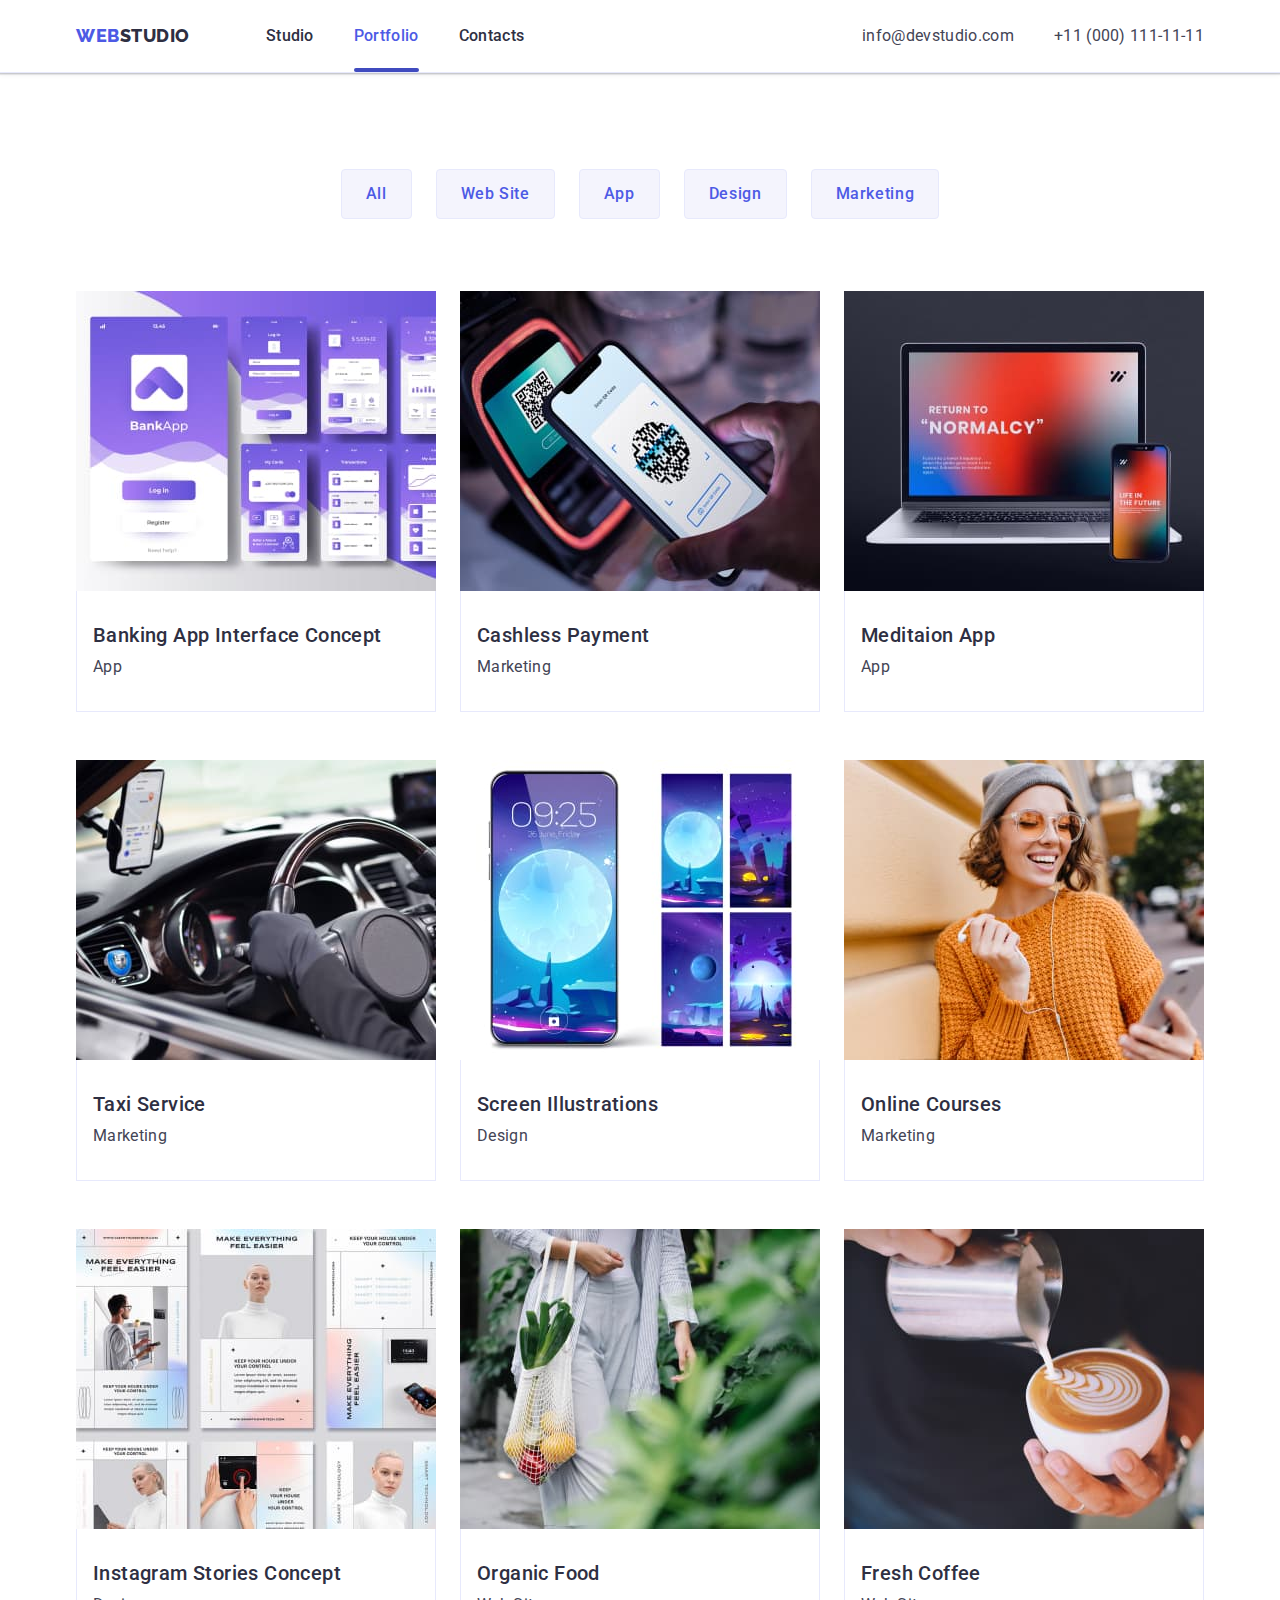
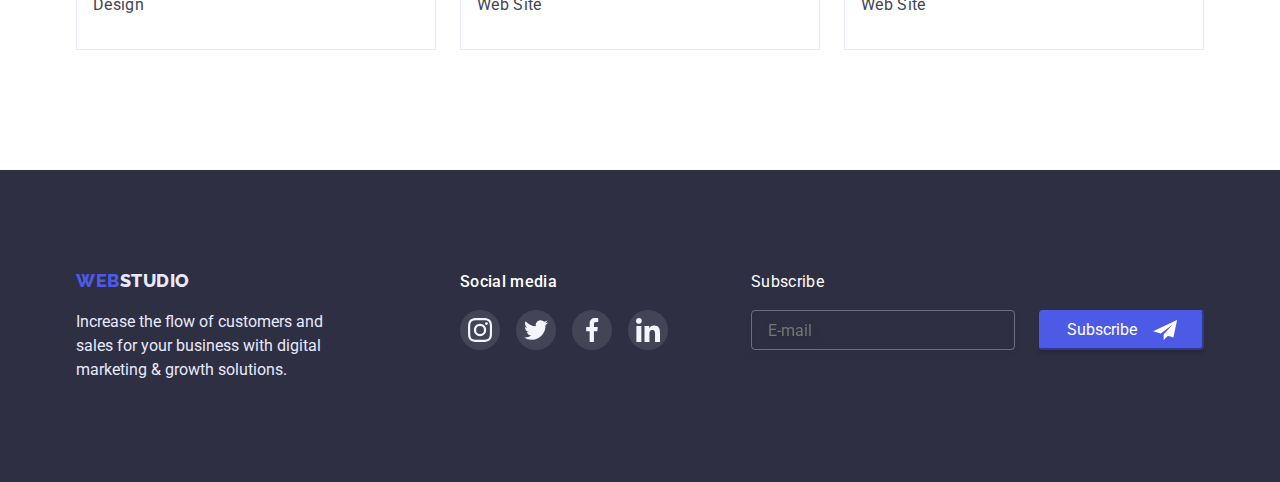
==== portfolio.html @ dd5f3793 "Initial commit" ====
<!DOCTYPE html>
<html lang="en">

<head>
    <meta charset="UTF-8">
    <meta http-equiv="X-UA-Compatible" content="IE=edge">
    <meta name="viewport" content="width=device-width, initial-scale=1.0">
    <link rel="preconnect" href="https://fonts.googleapis.com">
    <link rel="preconnect" href="https://fonts.gstatic.com" crossorigin>
    <title>WebStudio</title>
    <link
        href="https://fonts.googleapis.com/css2?family=Raleway:wght@800&family=Roboto:wght@400;500;700;900&display=swap"
        rel="stylesheet">
    <link rel="stylesheet" href="https://cdn.jsdelivr.net/npm/modern-normalize@1.1.0/modern-normalize.min.css">
    <link rel="stylesheet" href="./css/main.css">

</head>

<body>

    <!--header-->

    <header class="header-conteniner">

        <div class="conteiner page-header-conteiner">
            <nav class="page-nav">
                <a href="./index.html" class="logo"><span class="accent">Web</span>Studio</a>
                <ul class="site-nav list">
                    <li class="menu-item"> <a href="./index.html" class="nav-link link">Studio</a> </li>
                    <li class="menu-item"> <a href="./portfolio.html" class="current nav-link link">Portfolio</a></li>
                    <li class="menu-item"> <a href="" class="nav-link link">Contacts</a></li>
                </ul>
            </nav>

            <address class="adress">
                <ul class="contact list">
                    <li class="contact-email"><a href="mailto:info@devstudio.com"
                            class="address-link link">info@devstudio.com</a>
                    </li>
                    <li class="contact-number"><a href="tel:+110001111111" class="address-link link">+11 (000)
                            111-11-11</a>
                    </li>
                </ul>
            </address>
        </div>
    </header>

    <!-- /header-->

    <main>

        <!--main content-->

        <section class="section section-portfolio">
            <div class="conteiner">

                <h1 class="visually-hidden">portfolio</h1>

                <ul class="filtr-btn list">
                    <li><button type="button" class="btn  link">All</button></li>
                    <li><button type="button" class="btn  link">Web Site</button></li>
                    <li><button type="button" class="btn  link">App</button></li>
                    <li><button type="button" class="btn  link">Design</button></li>
                    <li><button type="button" class="btn  link">Marketing</button></li>
                </ul>

                <ul class="portfolio list">
                    <li class="portfolio-title">
                        <a href="" class="portfolio-link link">
                            <div class="portfolio-link-wrapper">
                                <img src="./images/imeges-portfolio/interface_Apps.jpg" alt="interface of apps"
                                    width="360">
                                <p class="overlay">14 Stylish and User-Friendly App Design Concepts · Task Manager App ·
                                    Calorie Tracker App · Exotic Fruit Ecommerce App · Cloud Storage App</p>
                            </div>
                            <div class="portfolio-title-wrap">
                                <h2 class="title">Banking App Interface Concept</h2>
                                <p class="paragraph">App</p>
                            </div>
                        </a>
                    </li>
                    <li class="portfolio-title">
                        <a href="" class="portfolio-link link">
                            <div class="portfolio-link-wrapper">
                                <img src="./images/imeges-portfolio/marketing.jpg" alt="smartphone" width="360">
                                <p class="overlay"></p>
                            </div>
                            <div class="portfolio-title-wrap">
                                <h2 class="title">Cashless Payment</h2>
                                <p class="paragraph">Marketing</p>
                            </div>
                        </a>
                    </li>
                    <li class="portfolio-title">
                        <a href="" class="portfolio-link link">
                            <div class="portfolio-link-wrapper">
                                <img src="./images/imeges-portfolio/meditaion-app.jpg" alt="laptop" width="360">
                                <p class="overlay"></p>
                            </div>
                            <div class="portfolio-title-wrap">
                                <h2 class="title">Meditaion App</h2>
                                <p class="paragraph">App</p>
                            </div>
                        </a>
                    </li>
                    <li class="portfolio-title">
                        <a href="" class="portfolio-link link">
                            <div class="portfolio-link-wrapper"><img src="./images/imeges-portfolio/car-interior.jpg"
                                    alt="car interior" width="360">
                                <p class="overlay"></p>
                            </div>
                            <div class="portfolio-title-wrap">
                                <h2 class="title">Taxi Service</h2>
                                <p class="paragraph">Marketing</p>
                            </div>
                        </a>
                    </li>
                    <li class="portfolio-title">
                        <a href="" class="portfolio-link link">
                            <div class="portfolio-link-wrapper">
                                <img src="./images/imeges-portfolio/scren-of-smartfone.jpg" alt="screne of smartfone"
                                    width="360">
                                <p class="overlay"></p>
                            </div>
                            <div class="portfolio-title-wrap">
                                <h2 class="title">Screen Illustrations</h2>
                                <p class="paragraph">Design</p>
                            </div>
                        </a>
                    </li>
                    <li class="portfolio-title">
                        <a href="" class="portfolio-link link">
                            <div class="portfolio-link-wrapper">
                                <img src="./images/imeges-portfolio/woman.jpg" alt="woman portret" width="360">
                                <p class="overlay"></p>
                            </div>
                            <div class="portfolio-title-wrap">
                                <h2 class="title">Online Courses</h2>
                                <p class="paragraph">Marketing</p>
                            </div>
                        </a>
                    </li>
                    <li class="portfolio-title">
                        <a href="" class="portfolio-link link">
                            <div class="portfolio-link-wrapper">
                                <img src="./images/imeges-portfolio/instagram-concept.jpg" alt="instagram content"
                                    width="360">
                                <p class="overlay"></p>
                            </div>
                            <div class="portfolio-title-wrap">
                                <h2 class="title">Instagram Stories Concept</h2>
                                <p class="paragraph">Design</p>
                            </div>
                        </a>
                    </li>
                    <li class="portfolio-title">
                        <a href="" class="portfolio-link link">
                            <div class="portfolio-link-wrapper">
                                <img src="./images/imeges-portfolio/fruits.jpg" alt="fruits" width="360">
                                <p class="overlay"></p>
                            </div>
                            <div class="portfolio-title-wrap">
                                <h2 class="title">Organic Food</h2>
                                <p class="paragraph">Web Site</p>
                            </div>
                        </a>
                    </li>
                    <li class="portfolio-title">
                        <a href="" class="portfolio-link link">
                            <div class="portfolio-link-wrapper">
                                <img src="./images/imeges-portfolio/cofe.jpg" alt="cofe" width="360">
                                <p class="overlay"></p>
                            </div>
                            <div class="portfolio-title-wrap">
                                <h2 class="title">Fresh Coffee</h2>
                                <p class="paragraph">Web Site</p>
                            </div>
                        </a>
                    </li>
                </ul>
            </div>
        </section>
        <!-- /main content-->

    </main>

    <!--footer-->

    <footer class="footer">
        <div class="conteiner">
            <div class="footer-position">
                <div class="footer-studio">

                    <a href="./index.html" class="footer-logo"><span class="accent">Web</span>Studio </a>
                    <p class="footer-description">Increase the flow of customers and sales for your business with
                        digital
                        marketing &
                        growth solutions.
                    </p>
                </div>


                <div class="footer-social-media">
                    <p class="footer-paragraph">Social media</p>
                    <ul class="footer-social-list list">
                        <li class="footer-social-list-item">
                            <a href="" class="footer-social-list-link">
                                <svg class="footer-social-list-icon" width="24" height="24">
                                    <use href="./images/icons.svg#icon-instagram-2"></use>
                                </svg>
                            </a>
                        </li>
                        <li class="footer-social-list-item">
                            <a href="" class="footer-social-list-link">
                                <svg class="footer-social-list-icon" width="24" height="24">
                                    <use href="./images/icons.svg#icon-twitter-1"></use>
                                </svg>
                            </a>
                        </li>
                        <li class="footer-social-list-item">
                            <a href="" class="footer-social-list-link">
                                <svg class="footer-social-list-icon" width="24" height="24">
                                    <use href="./images/icons.svg#icon-facebook-1"></use>
                                </svg>
                            </a>
                        </li>
                        <li class="footer-social-list-item">
                            <a href="" class="footer-social-list-link">
                                <svg class="footer-social-list-icon" width="24" height="24">
                                    <use href="./images/icons.svg#icon-linkedin-1"></use>
                                </svg>
                            </a>
                        </li>
                    </ul>
                </div>



                <form class="footer-modal-form">
                    <p class="footer-modal-form-title">Subscribe</p>


                    <span class="footer-modal-form-wrapper">
                        <label class="footer-modal-form-feald">
                            <input type="email" name="user_email" class="footer-modal-form-input" placeholder="E-mail"
                                required pattern="[^@\s]+@[^@\s]+\.[^@\s]+" title="Invalid email address">
                        </label>

                        <button type="submit" class="footer-modal-form-submit">Subscribe<svg
                                class="footer-modal-form-icon" width="24" height="20">
                                <use href="./images/icons.svg#icon-footer-send"></use>
                            </svg>
                        </button>


                    </span>

                </form>
            </div>
        </div>
    </footer>
    <!-- /footer-->
</body>

</html>
---- css/main.css ----
:root {
  --primary-text-color: #2e2f42;
  --title-text-color: #434455;
  --accent-color: #4d5ae5;
  --additional-color: #e7e9fc;
  --background-color: #2e2f42;
  --primary-white-color: #ffffff;
  --filtr-btn-color: #404bbf;
  --filtr-btn-text-color: #4d5ae5;
  --social-list-icon-color: #f4f4fd;
  --social-list-link-color: #31d0aa;
  --customers-border-color: #8e8f99;
  --svg-icon-color: #afb1b8;
  --background-color-modal: rgba(46, 47, 66, 0.4);

  --timing-function: 250ms cubic-bezier(0.4, 0, 0.2, 1);
}

h1,
h2,
h3,
h4,
h5 {
  margin-top: 0;
  margin-bottom: 0;
}

p,
ul {
  margin-top: 0;
  margin-bottom: 0;
  padding-left: 0;
}

img {
  display: block;
  max-width: 100%;
  height: auto;
}

button {
  cursor: pointer;
}

body {
  background-color: var(--primary-white-color);
  color: var(--title-text-color);

  font-family: Roboto, sans-serif;
  font-size: 16px;
  line-height: 1.5;
}

/*header*/

.conteiner {
  width: 1158px;
  margin-left: auto;
  margin-right: auto;
  padding: 0 15px;
}

.nav-link {
  padding-top: 24px;
  padding-bottom: 24px;
  display: block;
  position: relative;
  color: var(--primary-text-color);
}

.current.nav-link::after {
  content: "";
  position: absolute;
  left: 0;
  bottom: 0;
  display: block;
  width: 100%;
  height: 4px;
  border-radius: 2px;
  color: var(--accent-color);
  background-color: var(--filtr-btn-color);
  transition: background-color var(--timing-function);
}

.current.nav-link {
  color: var(--accent-color);
}

.address-link {
  padding-top: 24px;
  padding-bottom: 24px;
  display: block;
  position: relative;
}

.header-conteniner {
  border-bottom: 1px solid #e7e9fc;
  box-shadow: 0px 2px 1px rgba(46, 47, 66, 0.08),
    0px 1px 1px rgba(46, 47, 66, 0.16), 0px 1px 6px rgba(46, 47, 66, 0.08);
}

.page-header-conteiner {
  display: flex;
  align-items: center;
}
.page-nav {
  display: flex;
  align-items: center;
}

/*logo*/

.accent {
  color: var(--accent-color);
}

.logo {
  margin-right: 76px;
  color: var(--primary-text-color);
  font-family: Raleway, sans-serif;

  font-weight: 800;
  font-size: 18px;
  line-height: 1.33;
  letter-spacing: 0.03em;
  text-decoration: none;
  text-transform: uppercase;
  transition: color var(--timing-function);
}

.menu-item:not(:last-child) {
  margin-right: 40px;
}

.logo:hover,
.logo:focus {
  color: var(--accent-color);
}

/* site-nav */

.site-nav {
  display: flex;
  align-items: center;
}
.adress {
  margin-left: auto;
}

.contact {
  margin-left: auto;
  display: flex;
  align-items: center;
}

.contact-email {
  margin-left: auto;
  margin-right: 40px;
}

.list {
  list-style: none;
}

.nav {
  text-decoration: none;
}

.site-nav .link {
  font-weight: 500;
  font-size: 16px;
  line-height: 1.5;
  letter-spacing: 0.02em;
  text-decoration: none;
  transition: color var(--timing-function);
}

.site-nav .link:hover,
.site-nav .link:focus {
  color: var(--accent-color);
}

.adress {
  font-style: normal;
}

.contact .link {
  color: var(--title-text-color);

  font-size: 16px;
  line-height: 1.5;
  letter-spacing: 0.02em;
  text-decoration: none;
  transition: color var(--timing-function);
}

.contact .link:hover,
.contact .link:focus {
  color: var(--accent-color);
}

/*hero*/

/*.hero-conteiner {
  display: flex;
  flex-wrap: wrap;
  padding-left: auto;
  padding-right: auto;
}*/

.hero {
  width: 1440px;
  margin: 0 auto;
  background-position: center;
  background-repeat: no-repeat;
  padding-top: 188px;
  padding-bottom: 188px;
  background-color: var(--background-color);
  background-image: linear-gradient(
      rgba(46, 47, 66, 0.7),
      rgba(46, 47, 66, 0.7)
    ),
    url(../images/hero-img.jpg);
  background-size: cover;
  background-color: #2e2f42b2;
}

.hero-title {
  margin-left: auto;
  margin-right: auto;
  margin-bottom: 48px;
  color: var(--primary-white-color);
  width: 496px;
  font-size: 56px;
  line-height: 1.08;
  letter-spacing: 0.02em;
  text-align: center;
  text-transform: capitalize;
}

.hero-btn {
  display: block;
  margin: 0 auto;
  border-radius: 4px;
  padding: 16px 32px;

  color: var(--primary-white-color);
  background-color: #4d5ae5;

  font-weight: 500;
  font-size: 16px;
  line-height: 1.5;
  letter-spacing: 0.04em;
  font-family: inherit;
  border: none;
  transition: color 250ms cubic-bezier(0.4, 0, 0.2, 1),
    background-color 250ms cubic-bezier(0.4, 0, 0.2, 1);
}

.hero-btn:hover,
.hero-btn:focus {
  background-color: var(--filtr-btn-color);
}

/*features*/

.features-list-link {
  display: flex;
  justify-content: center;
  align-items: center;
  width: 264px;
  height: 112px;
  border-radius: 4px;
  margin-bottom: 8px;
  background-color: var(--social-list-icon-color);
}

.feature-list {
  display: flex;
  gap: 24px;
}

.title {
  margin-bottom: 8px;
}

.feature-list .paragraph {
  font-size: 16px;
  line-height: 1.5;
  letter-spacing: 0.02em;
}

/* .feature-list-card {
  flex-basis: calc((100%-72px) / 4);
} */

.sections-features {
  padding-top: 120px;
  padding-bottom: 120px;
}

.section .title,
.team .title {
  color: var(--primary-text-color);
  font-weight: 500;
  font-size: 20px;
  line-height: 1.2;
  letter-spacing: 0.02em;
}

/*exemples*/

.exemples-list {
  display: flex;
  flex-wrap: wrap;
  gap: 24px;
}
/* .exemples-card:not(:nth-child(3n)) {
  margin-right: 24px;
} */

.exemples-card {
  width: 360px;
}

.section-exemples {
  padding-bottom: 120px;
}

/*team*/

.team {
  display: flex;
  flex-wrap: wrap;
  gap: 24px;
}
/*
.team-title:not(:nth-child(4n)) {
  margin-right: 24px;
}
*/
.section-title {
  margin-bottom: 72px;
  color: var(--primary-text-color);

  font-size: 36px;
  line-height: 1.1;
  letter-spacing: 0.02em;
  text-align: center;
  text-transform: capitalize;
}

.team-section {
  padding-top: 120px;
  padding-bottom: 120px;
  background-color: #f4f4fd;
}
.team-title {
  width: 264px;
  border-radius: 0px 0px 4px 4px;
  background-color: var(--primary-white-color);
  box-shadow: 0px 1px 6px rgba(46, 47, 66, 0.08),
    0px 1px 1px rgba(46, 47, 66, 0.16), 0px 2px 1px rgba(46, 47, 66, 0.08);
  text-align: center;
}
.team .paragraph {
  font-size: 16px;
  line-height: 1.5;
  letter-spacing: 0.02em;
}

.team--title-wrap {
  padding: 32px 16px;
  box-shadow: 0px 1px 6px rgba(46, 47, 66, 0.08),
    0px 1px 1px rgba(46, 47, 66, 0.16), 0px 2px 1px rgba(46, 47, 66, 0.08);
}

.social-list {
  display: flex;
  justify-content: center;
  gap: 24px;
  margin-top: 8px;
}

.social-list-link {
  display: flex;
  justify-content: center;
  align-items: center;
  width: 40px;
  height: 40px;
  border-radius: 50%;
  background-color: var(--accent-color);
  transition: background-color var(--timing-function);
}

.social-list-icon {
  fill: var(--social-list-icon-color);
}

.social-list-link:hover,
.social-list-link:focus {
  background-color: var(--filtr-btn-color);
}

/* customers */

.customers {
  padding-top: 130px;
  padding-bottom: 120px;
}

.customer-list {
  display: flex;
  gap: 24px;
}

.customers-list-link {
  display: flex;
  justify-content: center;
  align-items: center;
  width: 168px;
  height: 88px;
  color: var(--customers-border-color);
  border: 1px solid #8e8f99;
  border-radius: 4px;
  transition: border-color var(--timing-function);
}
.customers-list-icon {
  fill: var(--svg-icon-color);
  transition: fill var(--timing-function);
}

.customers-list-link:hover,
.customers-list-link:focus {
  border-color: var(--filtr-btn-color);
}

.customers-list-link:hover .customers-list-icon,
.customers-list-link:focus .customers-list-icon {
  fill: var(--filtr-btn-color);
}

/*footer*/

.footer-position {
  display: flex;
}
.footer-studio {
  margin-right: 120px;
}

.footer-social-list {
  display: flex;
  margin-top: 16px;
  justify-content: flex-start;
  gap: 16px;
}

.footer-paragraph {
  font-weight: 500;
  font-size: 16px;
  line-height: 1.5;
  letter-spacing: 0.02em;
  color: var(--primary-white-color);
}

.footer-social-list-link {
  display: flex;
  justify-content: center;
  align-items: center;
  width: 40px;
  height: 40px;
  border-radius: 50%;
  background-color: rgba(255, 255, 255, 0.1);
  transition: background-color var(--timing-function);
}

.footer-social-list-link:hover,
.footer-social-list-link:focus {
  background-color: var(--social-list-link-color);
}

.footer-social-list-icon {
  fill: var(--social-list-icon-color);
}

.footer {
  padding-top: 100px;
  padding-bottom: 100px;
  background-color: var(--background-color);
}

.footer-logo {
  margin-bottom: 16px;
  color: var(--additional-color);

  font-family: Raleway;

  font-weight: 800;
  font-size: 18px;
  line-height: 1.16;
  letter-spacing: 0.03em;

  text-decoration: none;
  text-transform: uppercase;
  transition: color var(--timing-function);
}

.footer-logo:hover,
.footer-logo:focus {
  color: var(--accent-color);
}

.footer-description {
  margin-top: 16px;
  color: var(--additional-color);
  width: 264px;
}

/*portfolio*/

.section-portfolio {
  padding-top: 96px;
  padding-bottom: 120px;
}

.filtr-btn {
  display: flex;
  margin-bottom: 72px;
  gap: 24px;
  justify-content: center;
  transition: var(--timing-function);
}

.btn {
  transition: var(--timing-function);
}

.filtr-btn .link:hover,
.filtr-btn .link:focus {
  border-color: var(--filtr-btn-color);
  background-color: var(--filtr-btn-color);
  color: var(--primary-white-color);
  box-shadow: 0px 3px 1px rgba(0, 0, 0, 0.1), 0px 2px 1px rgba(0, 0, 0, 0.08),
    0px 2px 2px rgba(0, 0, 0, 0.12);
}

.filtr-btn .link {
  color: var(--filtr-btn-text-color);
  background-color: #f4f4fd;

  border: 1px solid #e7e9fc;
  border-radius: 4px;
  padding: 12px 24px;
  font-weight: 500;
  font-size: 16px;
  line-height: 1.5;
  letter-spacing: 0.04em;
  font-family: inherit;
  transition: var(--timing-function);
}

.visually-hidden {
  position: absolute;
  white-space: nowrap;
  width: 1px;
  height: 1px;
  overflow: hidden;
  border: 0;
  padding: 0;
  clip: rect(0 0 0 0);
  clip-path: inset(50%);
  margin: -1px;
}

.portfolio {
  display: flex;
  flex-wrap: wrap;
  column-gap: 24px;
  row-gap: 48px;
}

/*.portfolio-title:not(:nth-child(3n)) {
  margin-right: 24px;
}

.portfolio-title:not(:nth-last-child(-n + 3)) {
  margin-bottom: 48px;
}
*/
/* .portfolio-title {
  flex-basis: calc((100%-144) / 9);
} */

.portfolio-title {
  width: 360px;
}

.portfolio .title {
  color: var(--primary-text-color);
}

.portfolio-title-wrap {
  border: 1px solid #e7e9fc;
  border-top: none;
  padding: 32px 16px;
}

.portfolio-link {
  display: block;
  transition: var(--timing-function);
}

.portfolio-link:hover,
.portfolio-link:focus {
  box-shadow: 0px 1px 6px rgba(46, 47, 66, 0.08),
    0px 1px 1px rgba(46, 47, 66, 0.16), 0px 2px 1px rgba(46, 47, 66, 0.08);
}

.portfolio .link {
  text-decoration: none;
}

.portfolio-link-wrapper {
  position: relative;
  overflow: hidden;
}

.overlay {
  content: "";
  position: absolute;
  left: 0;
  top: 0;
  width: 100%;
  height: 100%;
  overflow: auto;
  transform: translate(0, 100%);
  font-size: 16px;
  line-height: 1.5;
  letter-spacing: 0.02em;

  color: var(--social-list-icon-color);
  padding: 40px 32px;
  transition: transform var(--timing-function);

  background-color: var(--accent-color);
}

.portfolio-link:hover .overlay,
.portfolio-link:focus .overlay {
  transform: translate(0, 0);
}

.filtr-btn .btn {
  cursor: pointer;
}
.portfolio .paragraph {
  color: var(--title-text-color);

  font-size: 16px;
  line-height: 1.5;
  letter-spacing: 0.02em;
}

/* modal */

.backdrop {
  position: fixed;
  top: 0;
  left: 0;
  z-index: 100;
  width: 100%;
  height: 100%;
  background-color: var(--background-color-modal);

  transition: opacity 250ms cubic-bezier(0.29, 0.73, 0.92, 0.35),
    visibility 250ms cubic-bezier(0.29, 0.73, 0.92, 0.35);
}

.backdrop.is-hidden {
  opacity: 0;
  visibility: hidden;
  pointer-events: none;
}

.modal {
  position: absolute;

  position: absolute;
  top: 50%;
  left: 50%;
  transform: translate(-50%, -50%);
  width: 408px;
  height: 620px;
  background-color: #fcfcfc;
  box-shadow: 0px 1px 1px rgba(0, 0, 0, 0.14), 0px 1px 3px rgba(0, 0, 0, 0.12),
    0px 2px 1px rgba(0, 0, 0, 0.2);
  border-radius: 4px;
  padding: 72px 24px 24px 24px;
}

.modal-close-btn {
  position: absolute;
  top: 24px;
  right: 24px;
  display: flex;
  justify-content: center;
  align-items: center;
  width: 24px;
  height: 24px;
  border-radius: 50%;

  background-color: #e7e9fc;
  border: 1px solid rgba(0, 0, 0, 0.1);
  transition: background-color var(--timing-function),
    border-color var(--timing-function);
}

.modal-close-btn-icon {
  transition: fill var(--timing-function);
}

.modal-close-btn:hover,
.modal-close-btn:focus {
  background-color: var(--filtr-btn-color);
  border-color: var(--filtr-btn-color);
}

.modal-close-btn:hover .modal-close-btn-icon,
.modal-close-btn:focus .modal-close-btn-icon {
  fill: var(--primary-white-color);
}

/* modal-form */

.modal-form {
  display: flex;
  flex-direction: column;
}
.modal-form-title {
  font-weight: 500;
  font-size: 16px;
  line-height: 1.5;
  text-align: center;
  letter-spacing: 0.02em;
  margin-bottom: 21px;
  color: var(--background-color);
}
.modal-form-feald {
  margin-bottom: 19px;
}
.modal-form-descr {
  display: block;
  font-size: 12px;
  line-height: 1.16;
  letter-spacing: 0.04em;
  color: var(--customers-border-color);
  margin-bottom: 4px;
}

.modal-form-input {
  width: 100%;
  height: 40px;
  padding-left: 38px;
  border: 1px solid rgba(33, 33, 33, 0.2);
  border-radius: 4px;
  color: var(--title-text-color);
  transition: border-color var(--timing-function);
}

.modal-form-input:focus {
  outline: none;
  border-color: var(--filtr-btn-text-color);
}

.modal-form-input-wrapper {
  display: block;
  position: relative;
}

.modal-form-icon {
  position: absolute;
  display: block;
  top: 50%;
  transform: translateY(-50%);
  left: 16px;
  transition: fill var(--timing-function);
}

.modal-form-input:focus + .modal-form-icon {
  fill: var(--filtr-btn-text-color);
}

.modal-form-massage {
  display: block;
  font-size: 12px;
  line-height: 1.16;
  letter-spacing: 0.04em;

  color: var(--title-text-color);

  resize: none;
  width: 100%;
  height: 120px;
  padding: 8px 16px;
  border-radius: 4px;
  transition: border-color var(--timing-function);
}

.modal-form-massage:focus {
  outline: none;
  border-color: var(--filtr-btn-text-color);
}

.modal-form-check {
  -webkit-appearance: none;
  -moz-appearance: none;
  appearance: none;
  position: absolute;
}

.modal-form-check-descr::before {
  display: block;
  display: flex;
  align-content: center;
  width: 16px;
  height: 16px;
  content: "";
  border: 1.25px solid var(--background-color);
  border-radius: 2px;
  cursor: pointer;
  margin-right: 8px;
}

.modal-form-check:checked + .modal-form-check-descr::before {
  background-color: var(--filtr-btn-color);
  border-color: var(--filtr-btn-color);
  background-image: url("../images/vector.svg");
  background-size: auto;
  background-position: center;
  background-repeat: no-repeat;
}

.modal-form-check:hover + .modal-form-check-descr::before {
  border-color: var(--filtr-btn-color);
}

.modal-form-check {
}
.modal-form-check-descr {
  display: flex;
  align-items: center;
  font-size: 12px;
  line-height: 1.16;
  letter-spacing: 0.04em;
  color: var(--title-text-color);
  margin-bottom: 24px;
}
.modal-form-submit {
  align-self: center;
  min-width: 169px;
  min-height: 56px;
  display: block;
  margin: 0 auto;
  border-radius: 4px;
  padding: 16px 32px;

  color: var(--primary-white-color);
  background-color: #4d5ae5;

  font-weight: 500;
  font-size: 16px;
  line-height: 1.5;
  letter-spacing: 0.04em;
  font-family: inherit;
  border: none;
  box-shadow: 0px 4px 4px rgba(0, 0, 0, 0.15);
  transition: color 250ms cubic-bezier(0.4, 0, 0.2, 1),
    background-color 250ms cubic-bezier(0.4, 0, 0.2, 1);
}

.modal-form-submit:hover,
.modal-form-submit:focus {
  background-color: var(--filtr-btn-color);
}

.user-policy-link {
  font-size: 12px;
  line-height: 1.33;
  letter-spacing: 0.04em;
  text-decoration-line: underline;
  color: var(--accent-color);
}

/* footer-modal-form */

.footer-modal-form {
  margin-left: auto;
}
.footer-modal-form-title {
  font-size: 16px;
  line-height: 1.5;
  letter-spacing: 0.02em;
  color: var(--primary-white-color);
  margin-bottom: 16px;
}
.footer-modal-form-feald {
  display: flex;
  margin-right: 24px;
}
.footer-modal-form-input {
  width: 264px;
  height: 40px;
  padding-left: 16px;

  border: 1px solid rgba(255, 255, 255, 0.3);
  filter: drop-shadow(0px 4px 4px rgba(0, 0, 0, 0.15));
  border-radius: 4px;
  color: var(--primary-white-color);
  background-color: transparent;
  transition: border-color var(--timing-function);
}

.footer-modal-form-input:focus {
  outline: none;
  border-color: var(--filtr-btn-text-color);
}

.footer-modal-form-wrapper {
  display: flex;
}

.footer-modal-form-submit {
  display: flex;
  justify-content: center;
  align-items: center;
  width: 165px;
  height: 40px;
  padding: 8px 24px;
  gap: 16px;
  color: var(--primary-white-color);
  background-color: var(--accent-color);
  border-color: var(--accent-color);
  border-radius: 4px;
  box-shadow: 0px 4px 4px rgba(0, 0, 0, 0.15);
  transition: color 250ms cubic-bezier(0.4, 0, 0.2, 1),
    background-color 250ms cubic-bezier(0.4, 0, 0.2, 1);
}

.footer-modal-form-submit:hover,
.footer-modal-form-submit:focus {
  background-color: var(--filtr-btn-color);
  border-color: var(--filtr-btn-color);
}
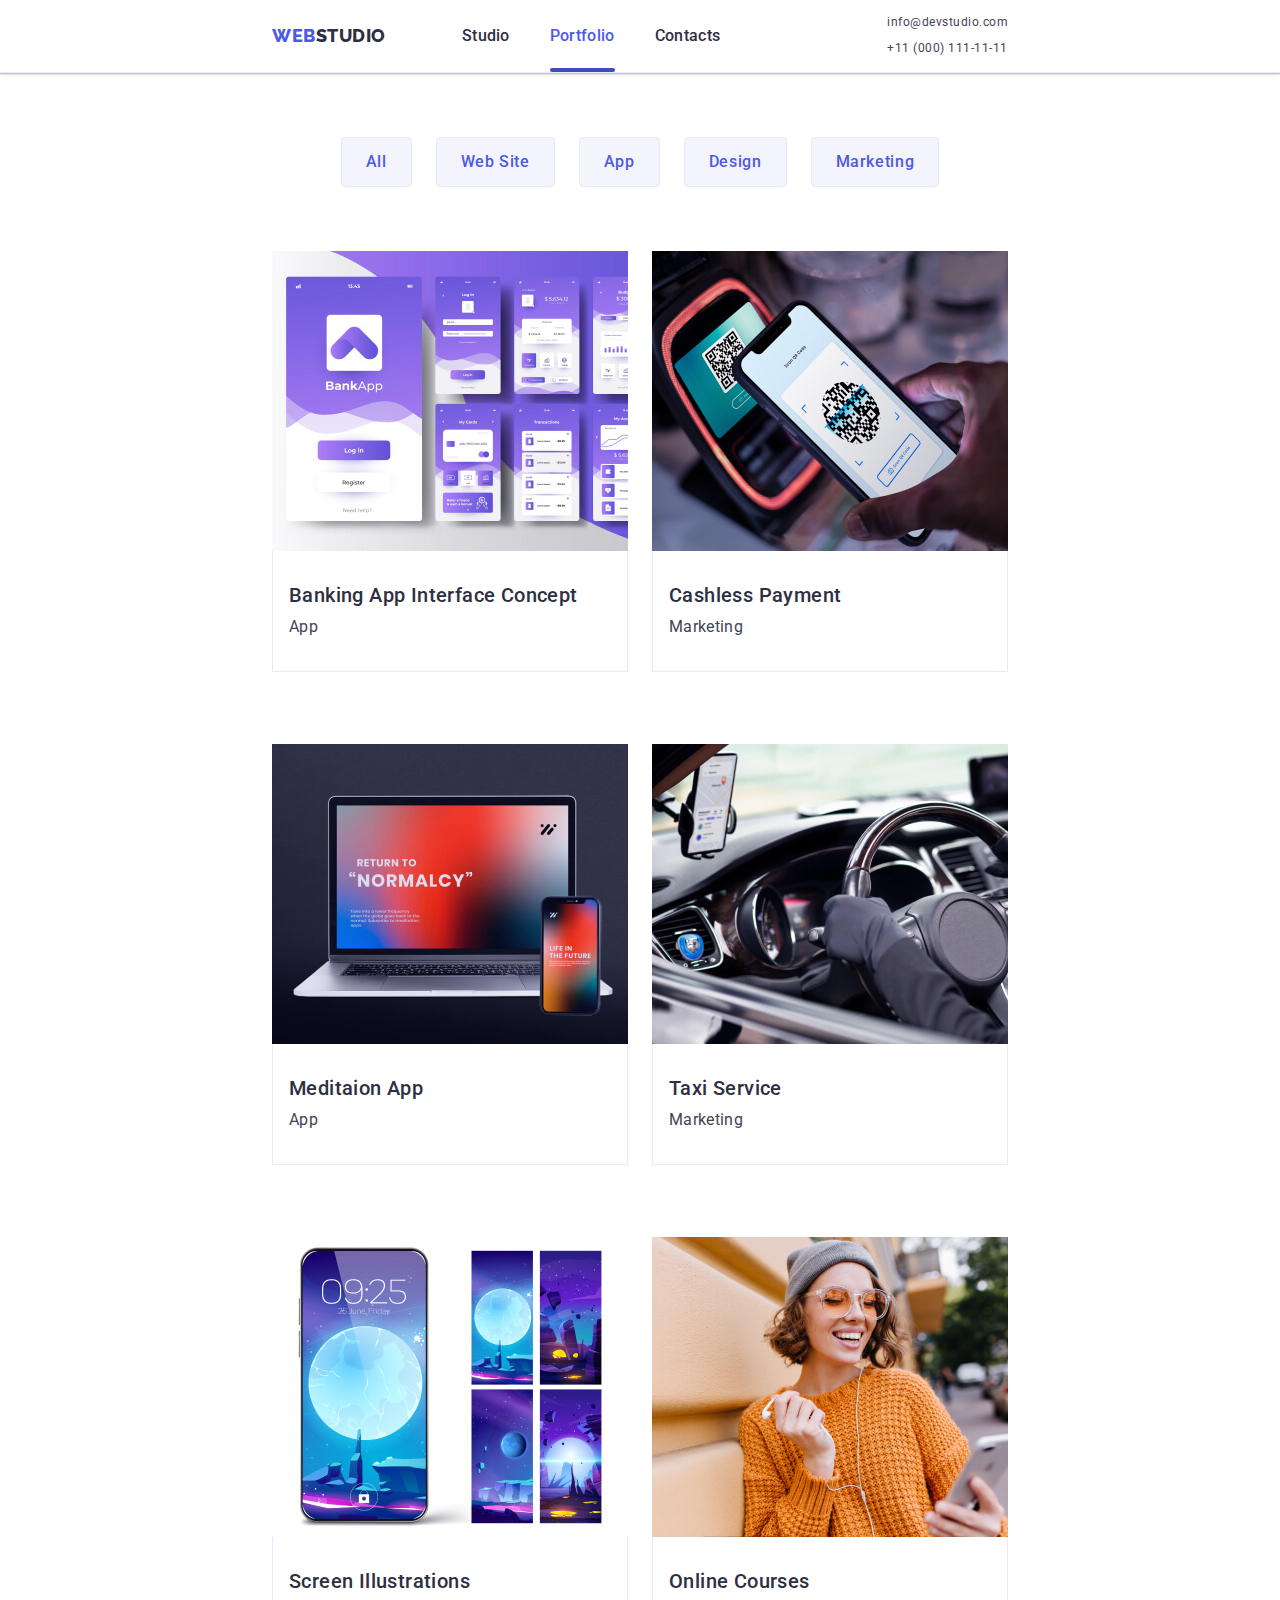
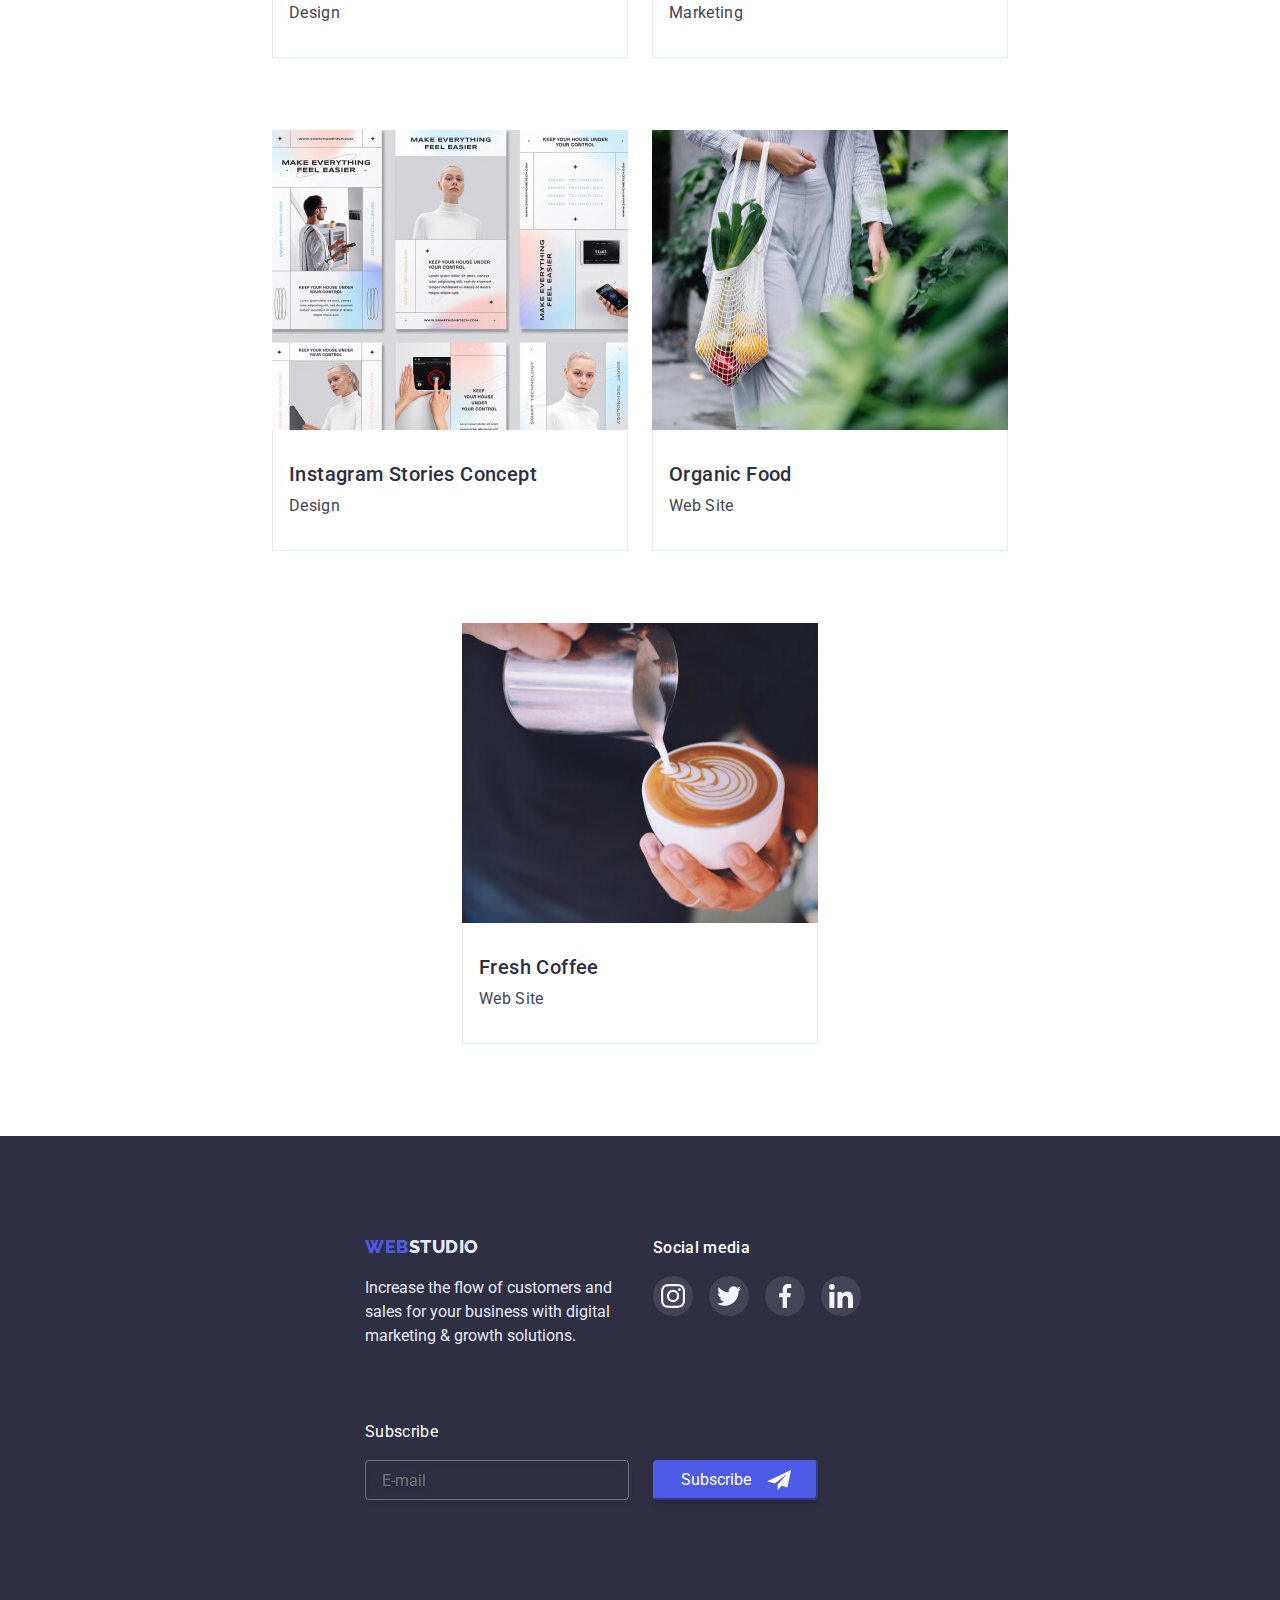
==== commit 463f20d5: "portfolio chenge" ====
--- a/portfolio.html
+++ b/portfolio.html
@@ -13,6 +13,9 @@
         rel="stylesheet">
     <link rel="stylesheet" href="https://cdn.jsdelivr.net/npm/modern-normalize@1.1.0/modern-normalize.min.css">
     <link rel="stylesheet" href="./css/main.css">
+    <link rel="stylesheet" href="./css/mobile.css">
+    <link rel="stylesheet" href="./css/tablet.css">
+    <link rel="stylesheet" href="./css/desktop.css">
 
 </head>
 
@@ -20,28 +23,105 @@
 
     <!--header-->
 
-    <header class="header-conteniner">
-
-        <div class="conteiner page-header-conteiner">
+
+    <header class="header-container">
+
+        <div class="container page-header-container">
             <nav class="page-nav">
                 <a href="./index.html" class="logo"><span class="accent">Web</span>Studio</a>
                 <ul class="site-nav list">
-                    <li class="menu-item"> <a href="./index.html" class="nav-link link">Studio</a> </li>
-                    <li class="menu-item"> <a href="./portfolio.html" class="current nav-link link">Portfolio</a></li>
-                    <li class="menu-item"> <a href="" class="nav-link link">Contacts</a></li>
+                    <li class="menu-item">
+                        <a href="./index.html" class="nav-link link ">Studio</a>
+                    </li>
+                    <li class="menu-item">
+                        <a href="./portfolio.html" class="current nav-link link">Portfolio</a>
+                    </li>
+                    <li class="menu-item">
+                        <a href="" class="nav-link link">Contacts</a>
+                    </li>
                 </ul>
             </nav>
-
-            <address class="adress">
+            <button type="button" class="mobile-menu-open js-open-menu">
+                <svg class="mobile-open-menu-icon" width="32" height="22">
+                    <use href="./images/icons.svg#icon-burger-btn"></use>
+                </svg>
+            </button>
+            <adress class="adress">
                 <ul class="contact list">
                     <li class="contact-email"><a href="mailto:info@devstudio.com"
-                            class="address-link link">info@devstudio.com</a>
-                    </li>
-                    <li class="contact-number"><a href="tel:+110001111111" class="address-link link">+11 (000)
+                            class="adress-link link">info@devstudio.com</a>
+                    </li>
+                    <li class="contact-number"><a href="tel:+110001111111" class="adress-link link">+11 (000)
                             111-11-11</a>
                     </li>
                 </ul>
-            </address>
+            </adress>
+        </div>
+        <div class="mobile-menu-container js-menu-container">
+            <div class="container menu-container">
+                <button class="mobile-meniu-close-btn js-close-menu">
+                    <svg class="modal-menu-close-icon" width="24" height="24">
+                        <use href="./images/icons.svg#icon-close-btn"></use>
+                    </svg>
+                </button>
+                <ul class="mobile-site-nav list">
+                    <li class="mobile-menu-item">
+                        <a href="./index.html" class="nav-link link current">Studio</a>
+                    </li>
+                    <li class="mobile-menu-item">
+                        <a href="./portfolio.html" class="nav-link link">Portfolio</a>
+                    </li>
+                    <li class="mobile-menu-item">
+                        <a href="" class="nav-link link">Contacts</a>
+                    </li>
+                </ul>
+                <div class="mobile-contacts-container">
+                    <adress class="mobile-adress">
+                        <ul class="mobile-contact list">
+
+                            <li class="mobile-contact-number"><a href="tel:+110001111111"
+                                    class="mobile-adress-link modal-mobile-number link">+11 (000)
+                                    111-11-11</a>
+                            </li>
+                            <li class="mobile-contact-email"><a href="mailto:info@devstudio.com"
+                                    class="mobile-adress-link modal-mobile-email link">info@devstudio.com</a>
+                            </li>
+
+                        </ul>
+                    </adress>
+                    <ul class="mobile-social-list list">
+                        <li class="mobile-">
+                            <a href="" class="mobile-social-list-link">
+                                <svg class="mobile-social-list-icon" width="16" height="16">
+                                    <use href="./images/icons.svg#icon-instagram-2"></use>
+                                </svg>
+                            </a>
+                        </li>
+                        <li class="mobile-social-list-item">
+                            <a href="" class="mobile-social-list-link">
+                                <svg class="mobile-social-list-icon" width="16" height="16">
+                                    <use href="./images/icons.svg#icon-twitter-1"></use>
+                                </svg>
+                            </a>
+                        </li>
+                        <li class="mobile-social-list-item">
+                            <a href="" class="mobile-social-list-link">
+                                <svg class="mobile-social-list-icon" width="16" height="16">
+                                    <use href="./images/icons.svg#icon-facebook-1"></use>
+                                </svg>
+                            </a>
+                        </li>
+                        <li class="mobile-social-list-item">
+                            <a href="" class="mobile-social-list-link">
+                                <svg class="mobile-social-list-icon" width="16" height="16">
+                                    <use href="./images/icons.svg#icon-linkedin-1"></use>
+                                </svg>
+                            </a>
+                        </li>
+                    </ul>
+                </div>
+            </div>
+
         </div>
     </header>
 
@@ -52,7 +132,7 @@
         <!--main content-->
 
         <section class="section section-portfolio">
-            <div class="conteiner">
+            <div class="container container-portfolio-section">
 
                 <h1 class="visually-hidden">portfolio</h1>
 
@@ -68,8 +148,20 @@
                     <li class="portfolio-title">
                         <a href="" class="portfolio-link link">
                             <div class="portfolio-link-wrapper">
-                                <img src="./images/imeges-portfolio/interface_Apps.jpg" alt="interface of apps"
-                                    width="360">
+                                <picture>
+                                    <source
+                                        srcset="./images/imeges-portfolio/interface_Apps@1x.jpg 1x, ./images/imeges-portfolio/interface_Apps@2x.jpg 2x"
+                                        media="(min-width: 1440px)" />
+                                    <source
+                                        srcset="./images-tablet-portfolio/tablet-portfolio-bankapp@1x.jpg 1x, ./images-tablet-portfolio/tablet-portfolio-bankapp@2x.jpg 2x"
+                                        media="(min-width: 768px)" />
+                                    <source
+                                        srcset="./images-mobile-portfolio/mobile-portfolio-bankapp@1x.jpg 1x, ./images-mobile-portfolio/mobile-portfolio-bankapp@1x.jpg 2x"
+                                        media="(min-width: 320px)" />
+                                    <img src="./images/imeges-portfolio/interface_Apps@1x.jpg" alt="interface of apps"
+                                        width="360">
+                                </picture>
+
                                 <p class="overlay">14 Stylish and User-Friendly App Design Concepts · Task Manager App ·
                                     Calorie Tracker App · Exotic Fruit Ecommerce App · Cloud Storage App</p>
                             </div>
@@ -82,7 +174,19 @@
                     <li class="portfolio-title">
                         <a href="" class="portfolio-link link">
                             <div class="portfolio-link-wrapper">
-                                <img src="./images/imeges-portfolio/marketing.jpg" alt="smartphone" width="360">
+                                <picture>
+                                    <source
+                                        srcset="./images/imeges-portfolio/marketing@1x.jpg 1x, ./images/imeges-portfolio/marketing@2x.jpg 2x"
+                                        media="(min-width: 1440px)" />
+                                    <source
+                                        srcset="./images-tablet-portfolio/tablet-portfolio-payservice@1x.jpg 1x, ./images-tablet-portfolio/tablet-portfolio-payservice@2x.jpg 2x"
+                                        media="(min-width: 768px)" />
+                                    <source
+                                        srcset="./images-mobile-portfolio/mobile-portfolio-payservice@1x.jpg 1x, ./images-mobile-portfolio/mobile-portfolio-payservice@2x.jpg 2x"
+                                        media="(min-width: 320px)" />
+                                    <img src="./images/imeges-portfolio/marketing@1x.jpg" alt="smartphone" width="360">
+                                </picture>
+
                                 <p class="overlay"></p>
                             </div>
                             <div class="portfolio-title-wrap">
@@ -94,7 +198,19 @@
                     <li class="portfolio-title">
                         <a href="" class="portfolio-link link">
                             <div class="portfolio-link-wrapper">
-                                <img src="./images/imeges-portfolio/meditaion-app.jpg" alt="laptop" width="360">
+                                <picture>
+                                    <source
+                                        srcset="./images/imeges-portfolio/meditaion-app@1x.jpg 1x, ./images/imeges-portfolio/meditaion-app@2x.jpg 2x"
+                                        media="(min-width: 1440px)" />
+                                    <source
+                                        srcset="./images-tablet-portfolio/tablet-portfolio-laptop@1x.jpg 1x, ./images-tablet-portfolio/tablet-portfolio-laptop@2x.jpg 2x"
+                                        media="(min-width: 768px)" />
+                                    <source
+                                        srcset="./images-mobile-portfolio/mobile-portfolio-laptop@1x.jpg 1x, ./images-mobile-portfolio/mobile-portfolio-laptop@2x.jpg 2x"
+                                        media="(min-width: 320px)" />
+                                    <img src="./images/imeges-portfolio/meditaion-app@1x.jpg" alt="laptop" width="360">
+                                </picture>
+
                                 <p class="overlay"></p>
                             </div>
                             <div class="portfolio-title-wrap">
@@ -105,8 +221,21 @@
                     </li>
                     <li class="portfolio-title">
                         <a href="" class="portfolio-link link">
-                            <div class="portfolio-link-wrapper"><img src="./images/imeges-portfolio/car-interior.jpg"
-                                    alt="car interior" width="360">
+                            <div class="portfolio-link-wrapper">
+                                <picture>
+                                    <source
+                                        srcset="./images/imeges-portfolio/car-interior@1x.jpg 1x, ./images/imeges-portfolio/car-interior@2x.jpg 2x"
+                                        media="(min-width: 1440px)" />
+                                    <source
+                                        srcset="./images-tablet-portfolio/tablet-portfolio-car@1x.jpg 1x, ./images-tablet-portfolio/tablet-portfolio-car@2x.jpg 2x"
+                                        media="(min-width: 768px)" />
+                                    <source
+                                        srcset="./images-mobile-portfolio/mobile-portfolio-car@1x.jpg 1x, ./images-mobile-portfolio/mobile-portfolio-car@2x.jpg 2x"
+                                        media="(min-width: 320px)" />
+                                    <img src="./images/imeges-portfolio/car-interior@1x.jpg" alt="car interior"
+                                        width="360">
+                                </picture>
+
                                 <p class="overlay"></p>
                             </div>
                             <div class="portfolio-title-wrap">
@@ -118,8 +247,20 @@
                     <li class="portfolio-title">
                         <a href="" class="portfolio-link link">
                             <div class="portfolio-link-wrapper">
-                                <img src="./images/imeges-portfolio/scren-of-smartfone.jpg" alt="screne of smartfone"
-                                    width="360">
+                                <picture>
+                                    <source
+                                        srcset="./images/imeges-portfolio/scren-of-smartfone@1x.jpg 1x, ./images/imeges-portfolio/scren-of-smartfone@2x.jpg 2x"
+                                        media="(min-width: 1440px)" />
+                                    <source
+                                        srcset="./images-tablet-portfolio/tablet-portfolio-smartphone@1x.jpg 1x, ./images-tablet-portfolio/tablet-portfolio-smartphone@2x.jpg 2x"
+                                        media="(min-width: 768px)" />
+                                    <source
+                                        srcset="./images-mobile-portfolio/mobile-portfolio-smartphone@1x.jpg 1x, ./images-mobile-portfolio/mobile-portfolio-smartphone@2x.jpg 2x"
+                                        media="(min-width: 320px)" />
+                                    <img src="./images/imeges-portfolio/scren-of-smartfone@1x.jpg"
+                                        alt="screne of smartfone" width="360">
+                                </picture>
+
                                 <p class="overlay"></p>
                             </div>
                             <div class="portfolio-title-wrap">
@@ -131,7 +272,19 @@
                     <li class="portfolio-title">
                         <a href="" class="portfolio-link link">
                             <div class="portfolio-link-wrapper">
-                                <img src="./images/imeges-portfolio/woman.jpg" alt="woman portret" width="360">
+                                <picture>
+                                    <source
+                                        srcset="./images/imeges-portfolio/woman@1x.jpg 1x, ./images/imeges-portfolio/woman@2x.jpg 2x"
+                                        media="(min-width: 1440px)" />
+                                    <source
+                                        srcset="./images-tablet-portfolio/tablet-portfolio-woman@1x.jpg 1x, ./images-tablet-portfolio/tablet-portfolio-woman@2x.jpg 2x"
+                                        media="(min-width: 768px)" />
+                                    <source
+                                        srcset="./images-mobile-portfolio/mobile-portfolio-woman@1x.jpg 1x, ./images-mobile-portfolio/mobile-portfolio-woman@1x.jpg 2x"
+                                        media="(min-width: 320px)" />
+                                    <img src="./images/imeges-portfolio/woman@1x.jpg" alt="woman portret" width="360">
+                                </picture>
+
                                 <p class="overlay"></p>
                             </div>
                             <div class="portfolio-title-wrap">
@@ -143,8 +296,20 @@
                     <li class="portfolio-title">
                         <a href="" class="portfolio-link link">
                             <div class="portfolio-link-wrapper">
-                                <img src="./images/imeges-portfolio/instagram-concept.jpg" alt="instagram content"
-                                    width="360">
+                                <picture>
+                                    <source
+                                        srcset="./images/imeges-portfolio/instagram-concept@1x.jpg 1x, ./images/imeges-portfolio/instagram-concept@2x.jpg 2x"
+                                        media="(min-width: 1440px)" />
+                                    <source
+                                        srcset="./images-tablet-portfolio/tablet-portfolio-concept@1x.jpg 1x, ./images-tablet-portfolio/tablet-portfolio-concept@2x.jpg 2x"
+                                        media="(min-width: 768px)" />
+                                    <source
+                                        srcset="./images-mobile-portfolio/mobile-portfolio-concept@1x.jpg 1x, ./images-mobile-portfolio/mobile-portfolio-concept@2x.jpg 2x"
+                                        media="(min-width: 320px)" />
+                                    <img src="./images/imeges-portfolio/instagram-concept@1x.jpg"
+                                        alt="instagram content" width="360">
+                                </picture>
+
                                 <p class="overlay"></p>
                             </div>
                             <div class="portfolio-title-wrap">
@@ -156,7 +321,19 @@
                     <li class="portfolio-title">
                         <a href="" class="portfolio-link link">
                             <div class="portfolio-link-wrapper">
-                                <img src="./images/imeges-portfolio/fruits.jpg" alt="fruits" width="360">
+                                <picture>
+                                    <source
+                                        srcset="./images/imeges-portfolio/fruits@1x.jpg 1x, ./images/imeges-portfolio/fruits@2x.jpg 2x"
+                                        media="(min-width: 1440px)" />
+                                    <source
+                                        srcset="./images-tablet-portfolio/tablet-portfolio-frut@1x.jpg 1x, ./images-tablet-portfolio/tablet-portfolio-frut@2x.jpg 2x"
+                                        media="(min-width: 768px)" />
+                                    <source
+                                        srcset="./images-mobile-portfolio/mobile-portfolio-fruit@1x.jpg 1x, ./images-mobile-portfolio/mobile-portfolio-fruit@2x.jpg 2x"
+                                        media="(min-width: 320px)" />
+                                    <img src="./images/imeges-portfolio/fruits@1x.jpg" alt="fruits" width="360">
+                                </picture>
+
                                 <p class="overlay"></p>
                             </div>
                             <div class="portfolio-title-wrap">
@@ -168,7 +345,19 @@
                     <li class="portfolio-title">
                         <a href="" class="portfolio-link link">
                             <div class="portfolio-link-wrapper">
-                                <img src="./images/imeges-portfolio/cofe.jpg" alt="cofe" width="360">
+                                <picture>
+                                    <source
+                                        srcset="./images/imeges-portfolio/cofe@1x.jpg 1x, ./images/imeges-portfolio/cofe@2x.jpg 2x"
+                                        media="(min-width: 1440px)" />
+                                    <source
+                                        srcset="./images-tablet-portfolio/tablet-portfolio-cofecup@1x.jpg 1x, ./images-tablet-portfolio/tablet-portfolio-cofecup@2x.jpg  2x"
+                                        media="(min-width: 768px)" />
+                                    <source
+                                        srcset="./images-mobile-portfolio/mobile-portfolio-cofecup@1x.jpg 1x, ./images-mobile-portfolio/mobile-portfolio-cofecup@2x.jpg 2x"
+                                        media="(min-width: 320px)" />
+                                    <img src="./images/imeges-portfolio/cofe@1x.jpg" alt="cofe" width="360">
+                                </picture>
+
                                 <p class="overlay"></p>
                             </div>
                             <div class="portfolio-title-wrap">
@@ -186,8 +375,10 @@
 
     <!--footer-->
 
+
     <footer class="footer">
-        <div class="conteiner">
+        <div class="container footer-container">
+
             <div class="footer-position">
                 <div class="footer-studio">
 
@@ -233,9 +424,11 @@
                         </li>
                     </ul>
                 </div>
-
-
-
+            </div>
+
+
+
+            <div class="footer-desktop">
                 <form class="footer-modal-form">
                     <p class="footer-modal-form-title">Subscribe</p>
 
@@ -243,7 +436,7 @@
                     <span class="footer-modal-form-wrapper">
                         <label class="footer-modal-form-feald">
                             <input type="email" name="user_email" class="footer-modal-form-input" placeholder="E-mail"
-                                required pattern="[^@\s]+@[^@\s]+\.[^@\s]+" title="Invalid email address">
+                                required pattern="[^@\s]+@[^@\s]+\.[^@\s]+" title="Invalid email adress">
                         </label>
 
                         <button type="submit" class="footer-modal-form-submit">Subscribe<svg
@@ -257,9 +450,12 @@
 
                 </form>
             </div>
+
         </div>
     </footer>
+
     <!-- /footer-->
+    <script defer src="./js/mobile-menu.js"></script>
 </body>
 
 </html>--- a/css/main.css
+++ b/css/main.css
@@ -53,16 +53,16 @@
 
 /*header*/
 
-.conteiner {
-  width: 1158px;
-  margin-left: auto;
-  margin-right: auto;
-  padding: 0 15px;
+.container {
+  max-width: 428px;
+  margin: 0 auto;
+  padding-left: 16px;
+  padding-right: 16px;
 }
 
 .nav-link {
-  padding-top: 24px;
-  padding-bottom: 24px;
+  padding: 0;
+
   display: block;
   position: relative;
   color: var(--primary-text-color);
@@ -86,22 +86,23 @@
   color: var(--accent-color);
 }
 
-.address-link {
+.adress-link {
   padding-top: 24px;
   padding-bottom: 24px;
   display: block;
   position: relative;
 }
 
-.header-conteniner {
+.header-container {
+  padding: 24px 0;
   border-bottom: 1px solid #e7e9fc;
   box-shadow: 0px 2px 1px rgba(46, 47, 66, 0.08),
     0px 1px 1px rgba(46, 47, 66, 0.16), 0px 1px 6px rgba(46, 47, 66, 0.08);
 }
 
-.page-header-conteiner {
-  display: flex;
-  align-items: center;
+.page-header-container {
+  display: flex;
+  justify-content: space-between;
 }
 .page-nav {
   display: flex;
@@ -137,6 +138,111 @@
   color: var(--accent-color);
 }
 
+/* mobile-menu */
+
+.mobile-menu-container {
+  display: flex;
+
+  position: fixed;
+  width: 100%;
+  height: 100%;
+  z-index: 1000;
+  top: 0;
+  left: 0;
+  background-color: var(--primary-white-color);
+  opacity: 0;
+  visibility: hidden;
+
+  transition: opacity 500ms linear, visibility 500ms linear;
+}
+.mobile-contacts-container {
+  margin-top: auto;
+}
+
+.mobile-menu-container.is-open {
+  opacity: 1;
+  visibility: visible;
+  pointer-events: auto;
+  overflow: scroll;
+}
+
+.menu-container {
+  width: 100%;
+  position: relative;
+  display: flex;
+  flex-direction: column;
+  padding-top: 80px;
+  padding-left: 40px;
+  padding-right: 40px;
+  padding-bottom: 40px;
+}
+
+.mobile-meniu-close-btn {
+  position: absolute;
+  top: 24px;
+  right: 15px;
+  display: flex;
+  justify-content: center;
+  align-items: center;
+  width: 24px;
+  height: 24px;
+  border-radius: 50%;
+
+  background-color: #e7e9fc;
+  border: 1px solid rgba(0, 0, 0, 0.1);
+  transition: background-color var(--timing-function),
+    border-color var(--timing-function);
+}
+
+.mobile-menu-item:nth-child(n + 2) {
+  margin-top: 40px;
+}
+
+.mobile-adress {
+  font-style: normal;
+  text-decoration: none;
+  margin-top: auto;
+}
+
+.mobile-adress-link {
+  font-weight: 500;
+  font-size: 20px;
+  line-height: 1.2;
+
+  letter-spacing: 0.02em;
+  color: var(--title-text-color);
+}
+
+.mobile-contact-email {
+  margin-top: 40px;
+}
+
+.mobile-social-list {
+  display: flex;
+  justify-content: start;
+
+  margin-top: 48px;
+}
+
+.mobile-social-list-link {
+  display: flex;
+  justify-content: center;
+  align-items: center;
+  width: 40px;
+  height: 40px;
+  border-radius: 50%;
+  background-color: var(--accent-color);
+  transition: background-color var(--timing-function);
+}
+
+.mobile-social-list-icon {
+  fill: var(--social-list-icon-color);
+}
+
+.mobile-social-list-item {
+  width: calc((100% -56px) / 4);
+}
+
 /* site-nav */
 
 .site-nav {
@@ -145,12 +251,6 @@
 }
 .adress {
   margin-left: auto;
-}
-
-.contact {
-  margin-left: auto;
-  display: flex;
-  align-items: center;
 }
 
 .contact-email {
@@ -187,9 +287,9 @@
 .contact .link {
   color: var(--title-text-color);
 
-  font-size: 16px;
-  line-height: 1.5;
-  letter-spacing: 0.02em;
+  /* font-size: 16px;
+  line-height: 1.5;
+  letter-spacing: 0.02em; */
   text-decoration: none;
   transition: color var(--timing-function);
 }
@@ -199,9 +299,15 @@
   color: var(--accent-color);
 }
 
+.mobile-menu-open {
+  background-color: transparent;
+  border: none;
+  padding: 0;
+  line-height: 0;
+}
 /*hero*/
 
-/*.hero-conteiner {
+/*.hero-container {
   display: flex;
   flex-wrap: wrap;
   padding-left: auto;
@@ -209,32 +315,30 @@
 }*/
 
 .hero {
-  width: 1440px;
+  width: 100%;
   margin: 0 auto;
   background-position: center;
   background-repeat: no-repeat;
-  padding-top: 188px;
-  padding-bottom: 188px;
+  padding-top: 112px;
+  padding-bottom: 112px;
   background-color: var(--background-color);
   background-image: linear-gradient(
       rgba(46, 47, 66, 0.7),
       rgba(46, 47, 66, 0.7)
     ),
-    url(../images/hero-img.jpg);
+    url(../images-mobile-studio/mobile-heroimg@1x.jpg);
   background-size: cover;
   background-color: #2e2f42b2;
 }
 
 .hero-title {
-  margin-left: auto;
-  margin-right: auto;
-  margin-bottom: 48px;
+  margin-bottom: 72px;
+
+  font-size: 36px;
+  line-height: 1.11;
+  text-align: center;
+  letter-spacing: 0.02em;
   color: var(--primary-white-color);
-  width: 496px;
-  font-size: 56px;
-  line-height: 1.08;
-  letter-spacing: 0.02em;
-  text-align: center;
   text-transform: capitalize;
 }
 
@@ -263,6 +367,11 @@
 }
 
 /*features*/
+@media screen and (max-width: 1440px) {
+  .features-list-link {
+    display: none;
+  }
+}
 
 .features-list-link {
   display: flex;
@@ -275,28 +384,40 @@
   background-color: var(--social-list-icon-color);
 }
 
-.feature-list {
-  display: flex;
-  gap: 24px;
+.features-list {
 }
 
 .title {
   margin-bottom: 8px;
 }
 
-.feature-list .paragraph {
+.features-title {
+  text-align: center;
+  font-style: normal;
+  font-weight: 700;
+  font-size: 36px;
+  line-height: 1.11;
+
+  letter-spacing: 0.02em;
+  text-transform: capitalize;
+}
+
+.features-list .paragraph {
   font-size: 16px;
   line-height: 1.5;
   letter-spacing: 0.02em;
 }
 
-/* .feature-list-card {
-  flex-basis: calc((100%-72px) / 4);
-} */
+.paragraph {
+  max-width: 396px;
+}
+
+.features-list-card:not(:last-child) {
+  margin-bottom: 72px;
+}
 
 .sections-features {
-  padding-top: 120px;
-  padding-bottom: 120px;
+  padding: 75px 0 96px 0;
 }
 
 .section .title,
@@ -312,7 +433,7 @@
 
 .exemples-list {
   display: flex;
-  flex-wrap: wrap;
+
   gap: 24px;
 }
 /* .exemples-card:not(:nth-child(3n)) {
@@ -332,7 +453,9 @@
 .team {
   display: flex;
   flex-wrap: wrap;
-  gap: 24px;
+  justify-content: center;
+  /* gap: 24px; */
+  row-gap: 72px;
 }
 /*
 .team-title:not(:nth-child(4n)) {
@@ -351,12 +474,11 @@
 }
 
 .team-section {
-  padding-top: 120px;
-  padding-bottom: 120px;
+  padding-top: 96px;
+  padding-bottom: 128px;
   background-color: #f4f4fd;
 }
 .team-title {
-  width: 264px;
   border-radius: 0px 0px 4px 4px;
   background-color: var(--primary-white-color);
   box-shadow: 0px 1px 6px rgba(46, 47, 66, 0.08),
@@ -370,9 +492,12 @@
 }
 
 .team--title-wrap {
-  padding: 32px 16px;
   box-shadow: 0px 1px 6px rgba(46, 47, 66, 0.08),
     0px 1px 1px rgba(46, 47, 66, 0.16), 0px 2px 1px rgba(46, 47, 66, 0.08);
+}
+
+.team-appearance {
+  padding: 32px 16px;
 }
 
 .social-list {
@@ -404,21 +529,29 @@
 
 /* customers */
 
-.customers {
-  padding-top: 130px;
-  padding-bottom: 120px;
-}
-
-.customer-list {
-  display: flex;
-  gap: 24px;
+.section-customers {
+  width: 100%;
+  padding: 96px 0;
+}
+
+.customers-list {
+  display: flex;
+  flex-wrap: wrap;
+  justify-content: center;
+  gap: 16px;
+  row-gap: 72px;
+}
+
+.customers-list-item {
+  width: calc((100% - 16px) / 2);
 }
 
 .customers-list-link {
+  margin: 0 auto;
   display: flex;
   justify-content: center;
   align-items: center;
-  width: 168px;
+  width: auto;
   height: 88px;
   color: var(--customers-border-color);
   border: 1px solid #8e8f99;
@@ -442,21 +575,29 @@
 
 /*footer*/
 
-.footer-position {
-  display: flex;
-}
+.footer {
+  padding-top: 96px;
+  padding-bottom: 96px;
+}
+
 .footer-studio {
-  margin-right: 120px;
+  text-align: center;
+  margin-bottom: 72px;
+}
+
+.footer-social-media {
+  margin-bottom: 72px;
 }
 
 .footer-social-list {
   display: flex;
   margin-top: 16px;
-  justify-content: flex-start;
+  justify-content: center;
   gap: 16px;
 }
 
 .footer-paragraph {
+  text-align: center;
   font-weight: 500;
   font-size: 16px;
   line-height: 1.5;
@@ -512,6 +653,9 @@
 }
 
 .footer-description {
+  margin-left: auto;
+  margin-right: auto;
+  text-align: left;
   margin-top: 16px;
   color: var(--additional-color);
   width: 264px;
@@ -520,8 +664,7 @@
 /*portfolio*/
 
 .section-portfolio {
-  padding-top: 96px;
-  padding-bottom: 120px;
+  padding: 48px 0;
 }
 
 .filtr-btn {
@@ -693,6 +836,7 @@
   width: 408px;
   height: 620px;
   background-color: #fcfcfc;
+  overflow: scroll;
   box-shadow: 0px 1px 1px rgba(0, 0, 0, 0.14), 0px 1px 3px rgba(0, 0, 0, 0.12),
     0px 2px 1px rgba(0, 0, 0, 0.2);
   border-radius: 4px;
@@ -898,6 +1042,7 @@
   margin-left: auto;
 }
 .footer-modal-form-title {
+  text-align: center;
   font-size: 16px;
   line-height: 1.5;
   letter-spacing: 0.02em;
@@ -906,10 +1051,9 @@
 }
 .footer-modal-form-feald {
   display: flex;
-  margin-right: 24px;
 }
 .footer-modal-form-input {
-  width: 264px;
+  width: 100%;
   height: 40px;
   padding-left: 16px;
 
@@ -926,14 +1070,17 @@
   border-color: var(--filtr-btn-text-color);
 }
 
-.footer-modal-form-wrapper {
-  display: flex;
-}
+/* .footer-modal-form-wrapper {
+  display: flex;
+} */
 
 .footer-modal-form-submit {
   display: flex;
   justify-content: center;
   align-items: center;
+  margin-top: 16px;
+  margin-left: auto;
+  margin-right: auto;
   width: 165px;
   height: 40px;
   padding: 8px 24px;
--- a/css/mobile.css
+++ b/css/mobile.css
@@ -0,0 +1,103 @@
+@media screen and (max-width: 480px) {
+  .hero {
+    width: 100%;
+    background-image: linear-gradient(
+        rgba(46, 47, 66, 0.7),
+        rgba(46, 47, 66, 0.7)
+      ),
+      url(../images-mobile-studio/mobile-heroimg@2x.jpg);
+  }
+}
+@media screen and (max-width: 428px) {
+  .modal {
+    padding: 72px 16px 16px 16px;
+    width: calc(100% - 2 * 15px);
+  }
+}
+
+@media screen and (min-device-pixel-ratio: 2) and (min-width: 428px),
+  screen and (-webkit-min-device-pixel-ratio: 2) and (min-width: 428px),
+  screen and (min-resolution: 192dpi) and (min-width: 428px),
+  screen and (min-resolution: 2dppx) and (min-width: 428px) {
+  .hero {
+    background-image: linear-gradient(
+        rgba(46, 47, 66, 0.7),
+        rgba(46, 47, 66, 0.7)
+      ),
+      url(../images-tablet-studio/tablet-hero-img@2x.jpg);
+  }
+}
+
+@media screen and (max-width: 767px) {
+  .site-nav {
+    display: none;
+  }
+  .adress {
+    display: none;
+  }
+
+  .current.nav-link::after {
+    display: none;
+  }
+
+  .nav-link {
+    font-weight: 700;
+    font-size: 36px;
+    line-height: 1.11;
+    letter-spacing: 0.02em;
+    text-transform: capitalize;
+    text-decoration: none;
+    color: var(--background-color);
+  }
+
+  .modal-mobile-number {
+    font-size: 25px;
+    line-height: 1.11;
+    text-decoration: none;
+    letter-spacing: 0.02em;
+    text-transform: capitalize;
+
+    color: var(--accent-color);
+  }
+
+  .modal-mobile-email {
+    font-weight: 500;
+    font-size: 20px;
+    line-height: 1.2;
+    text-decoration: none;
+    letter-spacing: 0.02em;
+    color: #434455;
+  }
+
+  .hero-title {
+    max-width: 320px;
+    margin: 0 auto;
+    margin-bottom: 72px;
+  }
+}
+
+@media screen and (max-width: 1440px) {
+  .features-list-link {
+    display: none;
+  }
+
+  .section-exemples {
+    display: none;
+  }
+
+  .filtr-btn {
+    flex-wrap: wrap;
+    justify-content: start;
+    margin-bottom: 48px;
+    gap: 24px;
+  }
+
+  .portfolio {
+    justify-content: center;
+  }
+}
+/* @media screen and (max-width: 1440px) {
+  .features-list-link {
+    display: none;
+  }
+} */
--- a/css/tablet.css
+++ b/css/tablet.css
@@ -0,0 +1,224 @@
+@media screen and (min-width: 768px) {
+  .container {
+    max-width: 768px;
+  }
+
+  .page-header-container {
+    align-items: center;
+  }
+  .nav-link {
+    padding-top: 24px;
+    padding-bottom: 24px;
+    display: block;
+    position: relative;
+    color: var(--primary-text-color);
+  }
+
+  .header-container {
+    padding: 0;
+  }
+
+  .adress-link {
+    padding: 0;
+  }
+
+  .adress-link {
+    font-size: 12px;
+    line-height: 1.16;
+
+    letter-spacing: 0.04em;
+  }
+
+  .contact-email {
+    margin-bottom: 12px;
+    margin-right: 0;
+  }
+
+  .mobile-menu-open {
+    display: none;
+  }
+
+  .mobile-menu-container {
+    display: none;
+  }
+
+  .hero {
+    width: 768px;
+    background-image: linear-gradient(
+        rgba(46, 47, 66, 0.7),
+        rgba(46, 47, 66, 0.7)
+      ),
+      url(../images/hero-img@1x.jpg);
+  }
+
+  @media screen and (min-device-pixel-ratio: 2) and (min-width: 768px),
+    screen and (-webkit-min-device-pixel-ratio: 2) and (min-width: 768px),
+    screen and (min-resolution: 192dpi) and (min-width: 768px),
+    screen and (min-resolution: 2dppx) and (min-width: 768px) {
+    .hero {
+      background-image: linear-gradient(
+          rgba(46, 47, 66, 0.7),
+          rgba(46, 47, 66, 0.7)
+        ),
+        url(../images/hero-img@2x.jpg);
+    }
+  }
+
+  .hero-title {
+    margin-left: auto;
+    margin-right: auto;
+    margin-bottom: 36px;
+    width: 496px;
+    font-size: 56px;
+    line-height: 1.08;
+  }
+
+  @media screen and (max-width: 1400px) {
+    .features-list-link {
+      display: none;
+    }
+  }
+
+  .features-list-card:not(:last-child) {
+    margin-bottom: 0;
+  }
+
+  .features-list {
+    display: flex;
+    flex-wrap: wrap;
+    gap: 24px;
+    row-gap: 72px;
+  }
+
+  .features-list-card {
+    width: calc((100% - 24px) / 2);
+  }
+
+  .features-title {
+    text-align: left;
+  }
+
+  .team-section {
+    padding-top: 104px;
+    padding-bottom: 96px;
+  }
+
+  .team-title {
+    width: calc((100% - 24) / 2);
+  }
+
+  .team {
+    gap: 24px;
+    row-gap: 64px;
+  }
+
+  .customers-container {
+    max-width: 582px;
+  }
+
+  .customers {
+    padding: 96px 108px;
+  }
+
+  .customers-list {
+    display: flex;
+    flex-wrap: wrap;
+    justify-content: center;
+    gap: 24px;
+    row-gap: 72px;
+  }
+
+  .customers-list-item {
+    width: calc((100% - 48px) / 3);
+  }
+
+  .customers-list-link {
+    height: 88px;
+  }
+
+  .section-portfolio {
+    padding-top: 64px;
+    padding-bottom: 92px;
+  }
+
+  .portfolio {
+    row-gap: 72px;
+  }
+  @media screen and (max-width: 1440px) {
+    .portfolio-title {
+      width: calc((100% - 24px) / 2);
+    }
+  }
+
+  .filtr-btn {
+    margin-bottom: 64px;
+    justify-content: center;
+  }
+
+  /* .footer {
+    padding-left: 108px;
+    padding-right: 108px;
+  } */
+
+  @media screen and (min-width: 768px), (max-width: 1440px) {
+    .footer-container {
+      max-width: 582px;
+      display: flex;
+      flex-wrap: wrap;
+      row-gap: 72px;
+    }
+
+    .footer-position {
+      gap: 24px;
+      display: flex;
+      flex-wrap: wrap;
+    }
+  }
+
+  .footer-position {
+    display: flex;
+  }
+
+  .footer-modal-form-wrapper {
+    display: flex;
+  }
+
+  .footer-studio {
+    margin: 0;
+    text-align: left;
+  }
+
+  .footer-social-media {
+    margin: 0;
+  }
+  .footer-paragraph {
+    text-align: left;
+  }
+
+  .footer-social-list {
+    margin-bottom: 0;
+    justify-content: flex-start;
+  }
+
+  .footer-modal-form-input {
+    width: 264px;
+    height: 40px;
+    padding-left: 16px;
+  }
+
+  .footer-modal-form-submit {
+    margin: 0;
+  }
+
+  .footer-modal-form-title {
+    text-align: left;
+  }
+
+  .footer-modal-form-feald {
+    margin-right: 24px;
+  }
+
+  .sections-features {
+    padding: 96px 0;
+  }
+}
--- a/css/desktop.css
+++ b/css/desktop.css
@@ -0,0 +1,154 @@
+@media screen and (min-width: 1440px) {
+  .container {
+    max-width: 1158px;
+  }
+
+  .header-container {
+    padding: 0;
+  }
+
+  .nav-link {
+    padding-top: 24px;
+    padding-bottom: 24px;
+    display: block;
+    position: relative;
+    color: var(--primary-text-color);
+  }
+
+  .contact {
+    margin-left: auto;
+    display: flex;
+    align-items: center;
+    font-size: 16px;
+    line-height: 1.5;
+
+    letter-spacing: 0.02em;
+  }
+
+  .contact-email {
+    margin-right: 40px;
+  }
+
+  .adress-link {
+    padding-top: 24px;
+    padding-bottom: 24px;
+  }
+
+  .hero {
+    width: 1440px;
+    background-image: linear-gradient(
+        rgba(46, 47, 66, 0.7),
+        rgba(46, 47, 66, 0.7)
+      ),
+      url(../images/hero-img@1x.jpg);
+  }
+
+  @media screen and (min-device-pixel-ratio: 2) and (min-width: 1440px),
+    screen and (-webkit-min-device-pixel-ratio: 2) and (min-width: 1440px),
+    screen and (min-resolution: 192dpi) and (min-width: 1400px),
+    screen and (min-resolution: 2dppx) and (min-width: 1440px) {
+    .hero {
+      background-image: linear-gradient(
+          rgba(46, 47, 66, 0.7),
+          rgba(46, 47, 66, 0.7)
+        ),
+        url(../images/hero-img@2x.jpg);
+    }
+  }
+
+  .features-list {
+    display: flex;
+    flex-wrap: nowrap;
+    gap: 24px;
+  }
+
+  .features-title {
+    text-align: left;
+    font-weight: 500;
+    font-size: 20px;
+    line-height: 1.2;
+  }
+
+  .team-section {
+    padding-top: 120px;
+    padding-bottom: 120px;
+  }
+
+  .team-title {
+    width: calc((100% - 72px) / 4);
+  }
+
+  .team {
+    gap: 24px;
+  }
+
+  .customers {
+    padding: 120px 56px;
+  }
+
+  /* .customer-list {
+    display: flex;
+    gap: 24px;
+  } */
+
+  .customers-list-item {
+    width: calc((100% - 120px) / 6);
+  }
+
+  .customers-list-link {
+    height: 88px;
+  }
+
+  .section-portfolio {
+    padding-top: 96px;
+    padding-bottom: 120px;
+  }
+
+  .container-portfolio-section {
+    margin: 0 auto;
+    padding: 0;
+  }
+
+  .portfolio {
+    row-gap: 48px;
+  }
+
+  .footer-container {
+    display: flex;
+  }
+
+  .footer-position {
+    display: flex;
+    flex-wrap: nowrap;
+  }
+  .footer-description {
+    margin-bottom: 0;
+  }
+  .footer-desktop {
+    margin-left: auto;
+  }
+
+  .footer-studio {
+    margin-right: 120px;
+  }
+
+  .footer-modal-form-wrapper {
+    display: flex;
+  }
+
+  .footer {
+    padding-top: 100px;
+    padding-bottom: 100px;
+  }
+
+  .footer-modal-form-input {
+    width: 264px;
+    height: 40px;
+    padding-left: 16px;
+  }
+
+  .sections-features {
+    padding-top: 120px;
+    padding-bottom: 120px;
+  }
+}
